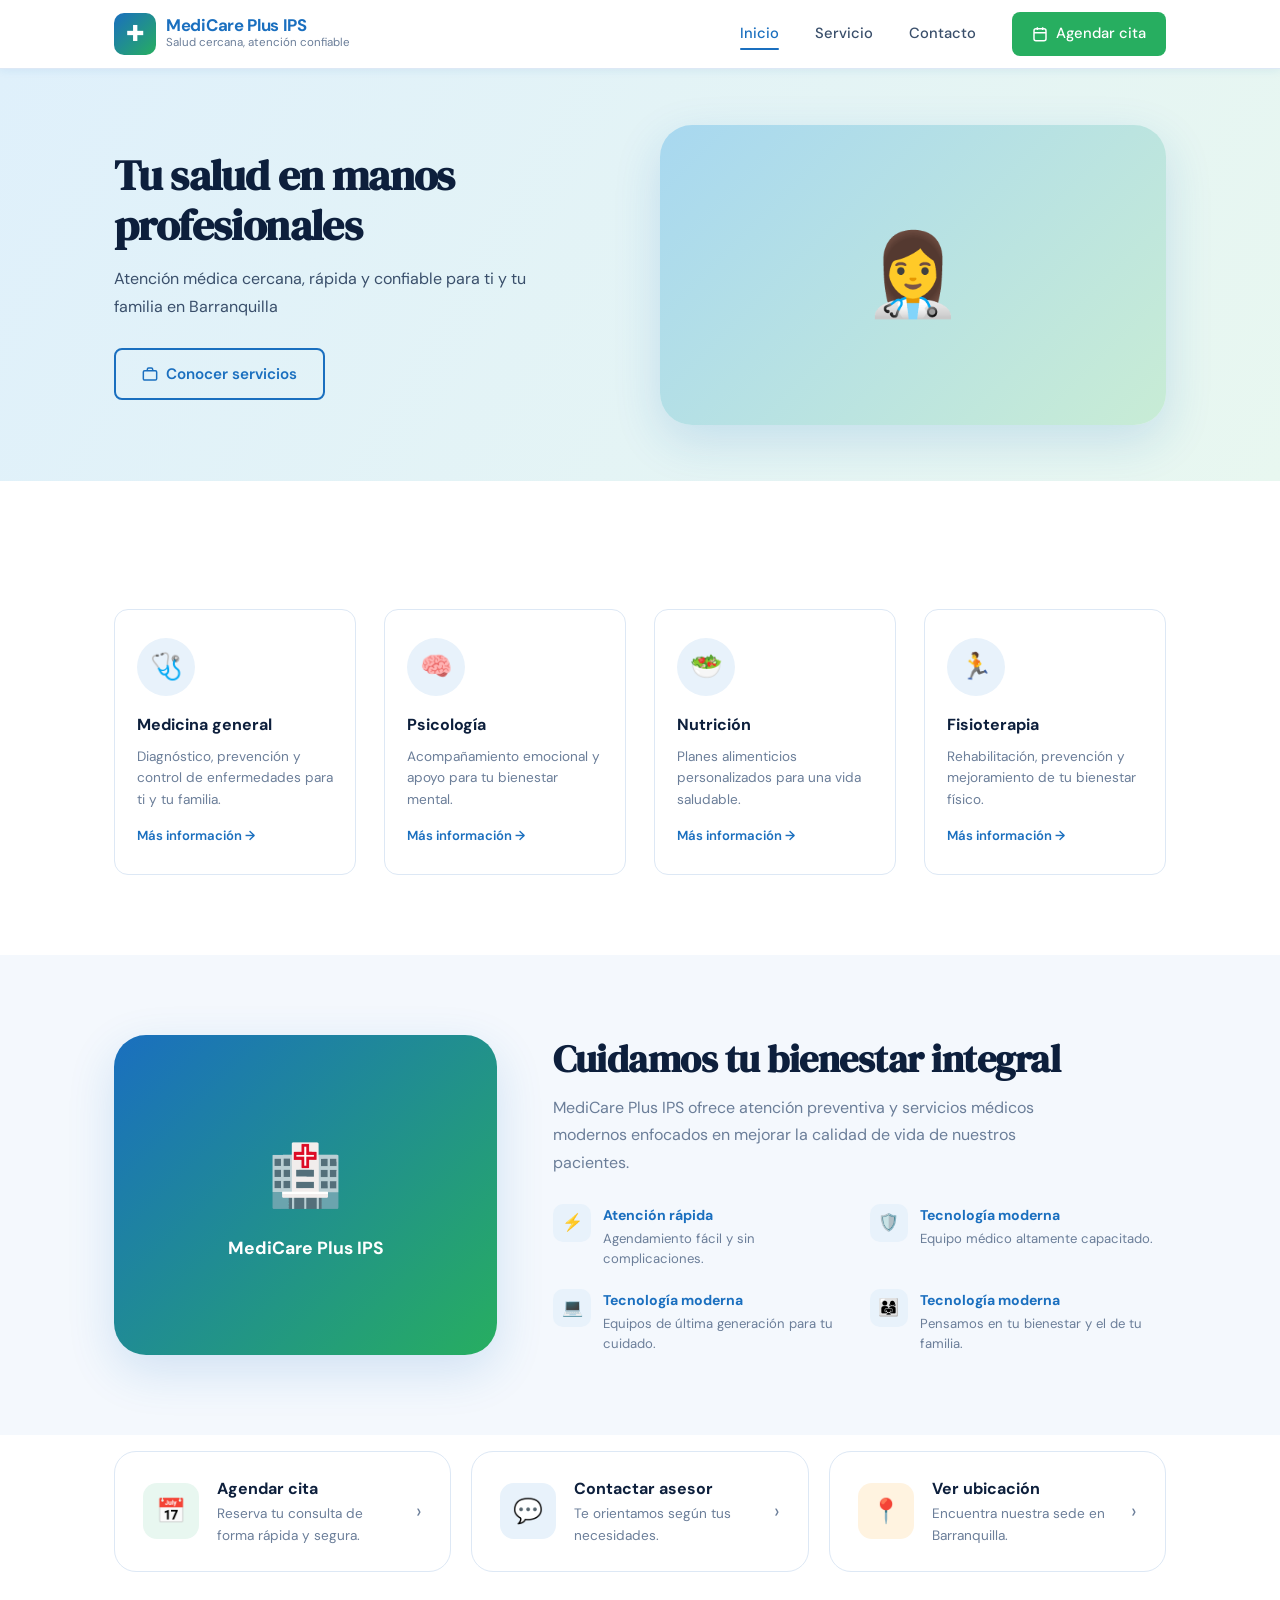
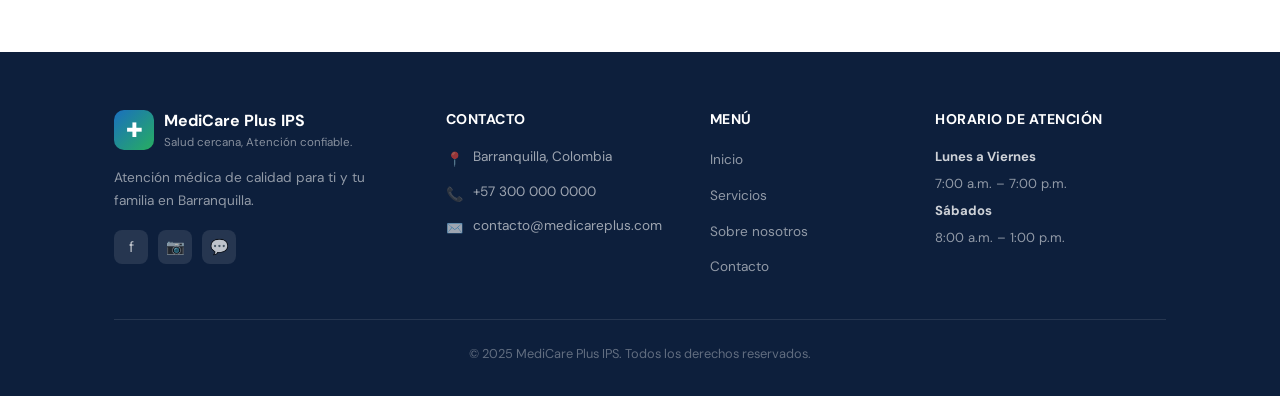
==== index.html @ cc0c166f "Add files via upload" ====
<!DOCTYPE html>
<html lang="es">
<head>
  <meta charset="UTF-8" />
  <meta name="viewport" content="width=device-width, initial-scale=1.0" />
  <title>MediCare Plus IPS — Inicio</title>
  <link rel="stylesheet" href="styles.css" />
  <style>
    /* ── HERO ────────────────────────────────── */
    .hero {
      background: linear-gradient(120deg, #dff0fb 0%, #e8f7f0 100%);
      overflow: hidden;
      position: relative;
    }
    .hero .container {
      display: grid;
      grid-template-columns: 1fr 1fr;
      align-items: center;
      gap: 40px;
      min-height: 380px;
      padding-top: 56px;
      padding-bottom: 56px;
    }
    .hero-content { max-width: 440px; }
    .hero-title {
      font-family: var(--font-display);
      font-size: 2.7rem;
      line-height: 1.15;
      color: var(--text-dark);
      letter-spacing: -.6px;
    }
    .hero-sub {
      font-size: 1rem;
      color: var(--text-mid);
      margin-top: 16px;
      line-height: 1.7;
    }
    .hero-actions { margin-top: 28px; display: flex; gap: 14px; flex-wrap: wrap; }
    .hero-image {
      position: relative;
      border-radius: var(--radius-xl);
      overflow: hidden;
      height: 300px;
      box-shadow: var(--shadow-lg);
    }
    .hero-image img {
      width: 100%; height: 100%;
      object-fit: cover;
    }
    .hero-image-placeholder {
      width: 100%; height: 100%;
      background: linear-gradient(135deg, #a8d8f0 0%, #c8ecd5 100%);
      display: flex; align-items: center; justify-content: center;
      font-size: 80px;
    }

    /* ── SPECIALTIES ─────────────────────────── */
    .specialties { background: var(--bg); }
    .specialties-grid {
      display: grid;
      grid-template-columns: repeat(4, 1fr);
      gap: 28px;
      margin-top: 48px;
    }
    .specialty-card {
      display: flex;
      flex-direction: column;
      align-items: flex-start;
      gap: 0;
      padding: 28px 22px;
      border-radius: var(--radius-md);
      border: 1.5px solid var(--border);
      background: var(--bg);
      transition: box-shadow var(--transition), transform var(--transition), border-color var(--transition);
    }
    .specialty-card:hover {
      box-shadow: var(--shadow-md);
      transform: translateY(-4px);
      border-color: var(--primary);
    }
    .specialty-card:hover .service-icon-wrap {
      background: var(--primary);
      color: #fff;
      transform: scale(1.08);
    }
    .specialty-card h3 {
      font-size: 1rem;
      font-weight: 700;
      color: var(--text-dark);
      margin-bottom: 8px;
    }
    .specialty-card p {
      font-size: .85rem;
      color: var(--text-light);
      line-height: 1.6;
      flex: 1;
    }
    .specialty-more {
      display: inline-flex;
      align-items: center;
      gap: 6px;
      font-size: .82rem;
      font-weight: 600;
      color: var(--primary);
      margin-top: 14px;
      transition: gap var(--transition);
    }
    .specialty-card:hover .specialty-more { gap: 10px; }

    /* ── ABOUT ───────────────────────────────── */
    .about { background: var(--bg-soft); }
    .about .container {
      display: grid;
      grid-template-columns: 1fr 1.6fr;
      gap: 56px;
      align-items: center;
    }
    .about-image {
      border-radius: var(--radius-xl);
      overflow: hidden;
      box-shadow: var(--shadow-lg);
      height: 320px;
    }
    .about-image-placeholder {
      width: 100%; height: 100%;
      background: linear-gradient(135deg, var(--primary) 0%, var(--accent) 100%);
      display: flex; align-items: center; justify-content: center;
      color: #fff;
      flex-direction: column;
      gap: 10px;
    }
    .about-image-placeholder span:first-child { font-size: 60px; }
    .about-image-placeholder span:last-child {
      font-weight: 700;
      font-size: 1.1rem;
      text-align: center;
    }
    .about-content {}
    .about-content .section-title { text-align: left; }
    .about-content .section-subtitle { margin-top: 12px; }
    .about-features {
      display: grid;
      grid-template-columns: 1fr 1fr;
      gap: 20px;
      margin-top: 28px;
    }
    .about-feature {
      display: flex;
      gap: 12px;
      align-items: flex-start;
    }
    .about-feature-icon {
      width: 38px; height: 38px;
      border-radius: 10px;
      background: var(--primary-light);
      display: flex; align-items: center; justify-content: center;
      color: var(--primary);
      font-size: 17px;
      flex-shrink: 0;
    }
    .about-feature h4 {
      font-size: .88rem;
      font-weight: 700;
      color: var(--primary);
      margin-bottom: 3px;
    }
    .about-feature p { font-size: .82rem; color: var(--text-light); line-height: 1.5; }

    /* ── QUICK ACTIONS ───────────────────────── */
    .quick-actions { background: var(--bg); }
    .quick-actions-grid {
      display: grid;
      grid-template-columns: repeat(3, 1fr);
      gap: 20px;
      margin-top: 16px;
    }
    .action-card--agenda .action-card-icon { background: #E8F7F0; color: var(--accent); }
    .action-card--asesor .action-card-icon { background: var(--primary-light); color: var(--primary); }
    .action-card--ubicacion .action-card-icon { background: #FFF3E0; color: #E67E22; }

    @media (max-width: 900px) {
      .hero .container { grid-template-columns: 1fr; }
      .hero-image { height: 240px; }
      .specialties-grid { grid-template-columns: repeat(2, 1fr); }
      .about .container { grid-template-columns: 1fr; }
      .quick-actions-grid { grid-template-columns: 1fr; }
    }
    @media (max-width: 640px) {
      .hero-title { font-size: 2rem; }
      .specialties-grid { grid-template-columns: 1fr; }
      .about-features { grid-template-columns: 1fr; }
    }
  </style>
</head>
<body>

  <!-- ══ NAVBAR ══════════════════════════════ -->
  <nav class="navbar">
    <div class="container">
      <a href="index.html" class="nav-logo">
        <div class="nav-logo-icon">✚</div>
        <div class="nav-logo-text">
          <span class="nav-logo-name">MediCare Plus IPS</span>
          <span class="nav-logo-tagline">Salud cercana, atención confiable</span>
        </div>
      </a>
      <div class="nav-links">
        <a href="index.html" class="active">Inicio</a>
        <a href="servicios.html">Servicio</a>
        <a href="contacto.html">Contacto</a>
        <a href="agendar.html" class="btn-cita">
          <svg viewBox="0 0 24 24" fill="none" stroke="currentColor" stroke-width="2.2">
            <rect x="3" y="4" width="18" height="18" rx="3"/>
            <path d="M16 2v4M8 2v4M3 10h18"/>
          </svg>
          Agendar cita
        </a>
      </div>
    </div>
  </nav>

  <!-- ══ HERO ════════════════════════════════ -->
  <section class="hero">
    <div class="container">
      <div class="hero-content">
        <h1 class="hero-title">Tu salud en manos profesionales</h1>
        <p class="hero-sub">Atención médica cercana, rápida y confiable para ti y tu familia en Barranquilla</p>
        <div class="hero-actions">
          <a href="servicios.html" class="btn-outline">
            <svg width="16" height="16" viewBox="0 0 24 24" fill="none" stroke="currentColor" stroke-width="2.2">
              <rect x="2" y="7" width="20" height="14" rx="2"/>
              <path d="M16 7V5a2 2 0 00-2-2h-4a2 2 0 00-2 2v2"/>
            </svg>
            Conocer servicios
          </a>
        </div>
      </div>
      <div class="hero-image">
        <div class="hero-image-placeholder">👩‍⚕️</div>
      </div>
    </div>
  </section>

  <!-- ══ ESPECIALIDADES ══════════════════════ -->
  <section class="specialties section">
    <div class="container">
      <div class="specialties-grid">

        <div class="specialty-card">
          <div class="service-icon-wrap">🩺</div>
          <h3>Medicina general</h3>
          <p>Diagnóstico, prevención y control de enfermedades para ti y tu familia.</p>
          <a href="servicios.html" class="specialty-more">Más información →</a>
        </div>

        <div class="specialty-card">
          <div class="service-icon-wrap">🧠</div>
          <h3>Psicología</h3>
          <p>Acompañamiento emocional y apoyo para tu bienestar mental.</p>
          <a href="servicios.html" class="specialty-more">Más información →</a>
        </div>

        <div class="specialty-card">
          <div class="service-icon-wrap">🥗</div>
          <h3>Nutrición</h3>
          <p>Planes alimenticios personalizados para una vida saludable.</p>
          <a href="servicios.html" class="specialty-more">Más información →</a>
        </div>

        <div class="specialty-card">
          <div class="service-icon-wrap">🏃</div>
          <h3>Fisioterapia</h3>
          <p>Rehabilitación, prevención y mejoramiento de tu bienestar físico.</p>
          <a href="servicios.html" class="specialty-more">Más información →</a>
        </div>

      </div>
    </div>
  </section>

  <!-- ══ SOBRE NOSOTROS ══════════════════════ -->
  <section class="about section">
    <div class="container">
      <div class="about-image">
        <div class="about-image-placeholder">
          <span>🏥</span>
          <span>MediCare Plus IPS</span>
        </div>
      </div>
      <div class="about-content">
        <h2 class="section-title">Cuidamos tu bienestar integral</h2>
        <p class="section-subtitle">
          MediCare Plus IPS ofrece atención preventiva y servicios médicos modernos
          enfocados en mejorar la calidad de vida de nuestros pacientes.
        </p>
        <div class="about-features">
          <div class="about-feature">
            <div class="about-feature-icon">⚡</div>
            <div>
              <h4>Atención rápida</h4>
              <p>Agendamiento fácil y sin complicaciones.</p>
            </div>
          </div>
          <div class="about-feature">
            <div class="about-feature-icon">🛡️</div>
            <div>
              <h4>Tecnología moderna</h4>
              <p>Equipo médico altamente capacitado.</p>
            </div>
          </div>
          <div class="about-feature">
            <div class="about-feature-icon">💻</div>
            <div>
              <h4>Tecnología moderna</h4>
              <p>Equipos de última generación para tu cuidado.</p>
            </div>
          </div>
          <div class="about-feature">
            <div class="about-feature-icon">👨‍👩‍👧</div>
            <div>
              <h4>Tecnología moderna</h4>
              <p>Pensamos en tu bienestar y el de tu familia.</p>
            </div>
          </div>
        </div>
      </div>
    </div>
  </section>

  <!-- ══ QUICK ACTIONS ═══════════════════════ -->
  <section class="quick-actions section" style="padding-top:0;">
    <div class="container">
      <div class="quick-actions-grid">

        <a href="agendar.html" class="action-card action-card--agenda">
          <div class="action-card-icon">📅</div>
          <div class="action-card-text">
            <h3>Agendar cita</h3>
            <p>Reserva tu consulta de forma rápida y segura.</p>
          </div>
          <span class="action-card-arrow">›</span>
        </a>

        <a href="contacto.html" class="action-card action-card--asesor">
          <div class="action-card-icon">💬</div>
          <div class="action-card-text">
            <h3>Contactar asesor</h3>
            <p>Te orientamos según tus necesidades.</p>
          </div>
          <span class="action-card-arrow">›</span>
        </a>

        <a href="contacto.html" class="action-card action-card--ubicacion">
          <div class="action-card-icon">📍</div>
          <div class="action-card-text">
            <h3>Ver ubicación</h3>
            <p>Encuentra nuestra sede en Barranquilla.</p>
          </div>
          <span class="action-card-arrow">›</span>
        </a>

      </div>
    </div>
  </section>

  <!-- ══ FOOTER ══════════════════════════════ -->
  <footer class="footer">
    <div class="container">
      <div class="footer-grid">
        <div class="footer-brand">
          <div class="footer-logo">
            <div class="footer-logo-icon">✚</div>
            <div>
              <div class="footer-logo-name">MediCare Plus IPS</div>
              <div class="footer-logo-tagline">Salud cercana, Atención confiable.</div>
            </div>
          </div>
          <p class="footer-desc">Atención médica de calidad para ti y tu familia en Barranquilla.</p>
          <div class="footer-socials">
            <a href="#">f</a>
            <a href="#">📷</a>
            <a href="#">💬</a>
          </div>
        </div>

        <div class="footer-col">
          <h4>Contacto</h4>
          <div class="footer-contact-list">
            <div class="footer-contact-item"><span>📍</span><span>Barranquilla, Colombia</span></div>
            <div class="footer-contact-item"><span>📞</span><span>+57 300 000 0000</span></div>
            <div class="footer-contact-item"><span>✉️</span><span>contacto@medicareplus.com</span></div>
          </div>
        </div>

        <div class="footer-col">
          <h4>Menú</h4>
          <ul>
            <li><a href="index.html">Inicio</a></li>
            <li><a href="servicios.html">Servicios</a></li>
            <li><a href="#">Sobre nosotros</a></li>
            <li><a href="contacto.html">Contacto</a></li>
          </ul>
        </div>

        <div class="footer-col">
          <h4>Horario de atención</h4>
          <div class="footer-hours">
            <div class="footer-hours-row"><strong>Lunes a Viernes</strong></div>
            <div class="footer-hours-row"><span>7:00 a.m. – 7:00 p.m.</span></div>
            <div class="footer-hours-row"><strong>Sábados</strong></div>
            <div class="footer-hours-row"><span>8:00 a.m. – 1:00 p.m.</span></div>
          </div>
        </div>
      </div>
      <div class="footer-bottom">© 2025 MediCare Plus IPS. Todos los derechos reservados.</div>
    </div>
  </footer>

</body>
</html>
---- styles.css ----
/* =============================================
   MediCare Plus IPS — Global Stylesheet
   ============================================= */

@import url('https://fonts.googleapis.com/css2?family=DM+Sans:ital,opsz,wght@0,9..40,300;0,9..40,400;0,9..40,500;0,9..40,600;0,9..40,700;1,9..40,400&family=DM+Serif+Display:ital@0;1&display=swap');

/* ── Variables ──────────────────────────────── */
:root {
  --primary:        #1A6FBF;
  --primary-dark:   #145499;
  --primary-light:  #E8F2FB;
  --accent:         #27AE60;
  --accent-dark:    #1E8449;
  --text-dark:      #0D1F3C;
  --text-mid:       #3A4F6B;
  --text-light:     #6B7E99;
  --bg:             #FFFFFF;
  --bg-soft:        #F4F8FD;
  --border:         #DDE8F5;
  --shadow-sm:      0 2px 8px rgba(26,111,191,.08);
  --shadow-md:      0 6px 24px rgba(26,111,191,.12);
  --shadow-lg:      0 16px 48px rgba(26,111,191,.16);
  --radius-sm:      8px;
  --radius-md:      14px;
  --radius-lg:      22px;
  --radius-xl:      32px;
  --font-body:      'DM Sans', sans-serif;
  --font-display:   'DM Serif Display', serif;
  --transition:     .22s cubic-bezier(.4,0,.2,1);
}

/* ── Reset & Base ───────────────────────────── */
*, *::before, *::after { box-sizing: border-box; margin: 0; padding: 0; }
html { scroll-behavior: smooth; font-size: 16px; }
body {
  font-family: var(--font-body);
  color: var(--text-dark);
  background: var(--bg);
  line-height: 1.6;
  -webkit-font-smoothing: antialiased;
}
img { display: block; max-width: 100%; }
a { text-decoration: none; color: inherit; }
ul { list-style: none; }
button { cursor: pointer; font-family: inherit; }

/* ── Utility ────────────────────────────────── */
.container { max-width: 1100px; margin: 0 auto; padding: 0 24px; }
.section { padding: 80px 0; }

/* =============================================
   NAVBAR
   ============================================= */
.navbar {
  position: sticky;
  top: 0;
  z-index: 100;
  background: var(--bg);
  border-bottom: 1px solid var(--border);
  box-shadow: var(--shadow-sm);
}
.navbar .container {
  display: flex;
  align-items: center;
  justify-content: space-between;
  height: 68px;
}
.nav-logo {
  display: flex;
  align-items: center;
  gap: 10px;
}
.nav-logo-icon {
  width: 42px; height: 42px;
  background: linear-gradient(135deg, var(--primary) 0%, var(--accent) 100%);
  border-radius: 10px;
  display: flex; align-items: center; justify-content: center;
  color: #fff;
  font-size: 22px;
  flex-shrink: 0;
}
.nav-logo-text { display: flex; flex-direction: column; }
.nav-logo-name {
  font-weight: 700;
  font-size: 1.05rem;
  color: var(--primary);
  line-height: 1.1;
  letter-spacing: -.3px;
}
.nav-logo-tagline { font-size: .72rem; color: var(--text-light); }
.nav-links {
  display: flex;
  align-items: center;
  gap: 36px;
}
.nav-links a {
  font-size: .92rem;
  font-weight: 500;
  color: var(--text-mid);
  position: relative;
  transition: color var(--transition);
}
.nav-links a:hover,
.nav-links a.active { color: var(--primary); }
.nav-links a.active::after {
  content: '';
  position: absolute;
  bottom: -4px; left: 0; right: 0;
  height: 2px;
  background: var(--primary);
  border-radius: 2px;
}
.btn-cita {
  display: inline-flex;
  align-items: center;
  gap: 8px;
  padding: 10px 20px;
  background: var(--accent);
  color: #fff !important;
  border-radius: var(--radius-sm);
  font-size: .9rem;
  font-weight: 600;
  transition: background var(--transition), transform var(--transition), box-shadow var(--transition);
}
.btn-cita:hover {
  background: var(--accent-dark);
  transform: translateY(-1px);
  box-shadow: 0 4px 14px rgba(39,174,96,.35);
}
.btn-cita svg { width: 16px; height: 16px; flex-shrink: 0; }

/* =============================================
   BUTTONS (global)
   ============================================= */
.btn-primary {
  display: inline-flex;
  align-items: center;
  gap: 8px;
  padding: 12px 26px;
  background: var(--primary);
  color: #fff;
  border: none;
  border-radius: var(--radius-sm);
  font-size: .95rem;
  font-weight: 600;
  transition: background var(--transition), transform var(--transition), box-shadow var(--transition);
}
.btn-primary:hover {
  background: var(--primary-dark);
  transform: translateY(-2px);
  box-shadow: var(--shadow-md);
}
.btn-outline {
  display: inline-flex;
  align-items: center;
  gap: 8px;
  padding: 12px 26px;
  background: transparent;
  color: var(--primary);
  border: 2px solid var(--primary);
  border-radius: var(--radius-sm);
  font-size: .95rem;
  font-weight: 600;
  transition: all var(--transition);
}
.btn-outline:hover {
  background: var(--primary);
  color: #fff;
}
.btn-accent {
  display: inline-flex;
  align-items: center;
  gap: 8px;
  padding: 12px 26px;
  background: var(--accent);
  color: #fff;
  border: none;
  border-radius: var(--radius-sm);
  font-size: .95rem;
  font-weight: 600;
  transition: all var(--transition);
}
.btn-accent:hover {
  background: var(--accent-dark);
  transform: translateY(-2px);
  box-shadow: 0 4px 14px rgba(39,174,96,.35);
}

/* =============================================
   FOOTER
   ============================================= */
.footer {
  background: var(--text-dark);
  color: #fff;
  padding: 56px 0 32px;
}
.footer-grid {
  display: grid;
  grid-template-columns: 1.6fr 1fr 1fr 1.3fr;
  gap: 48px;
  padding-bottom: 40px;
  border-bottom: 1px solid rgba(255,255,255,.1);
}
.footer-brand { display: flex; flex-direction: column; gap: 14px; }
.footer-logo {
  display: flex;
  align-items: center;
  gap: 10px;
}
.footer-logo-icon {
  width: 40px; height: 40px;
  background: linear-gradient(135deg, var(--primary) 0%, var(--accent) 100%);
  border-radius: 10px;
  display: flex; align-items: center; justify-content: center;
  font-size: 20px;
}
.footer-logo-name { font-weight: 700; font-size: 1rem; color: #fff; }
.footer-logo-tagline { font-size: .72rem; color: rgba(255,255,255,.5); }
.footer-desc { font-size: .85rem; color: rgba(255,255,255,.55); line-height: 1.7; }
.footer-socials { display: flex; gap: 10px; margin-top: 4px; }
.footer-socials a {
  width: 34px; height: 34px;
  border-radius: 8px;
  background: rgba(255,255,255,.1);
  display: flex; align-items: center; justify-content: center;
  font-size: 15px;
  color: rgba(255,255,255,.7);
  transition: background var(--transition), color var(--transition);
}
.footer-socials a:hover { background: var(--primary); color: #fff; }
.footer-col h4 {
  font-size: .88rem;
  font-weight: 700;
  color: #fff;
  margin-bottom: 16px;
  letter-spacing: .5px;
  text-transform: uppercase;
}
.footer-col ul { display: flex; flex-direction: column; gap: 10px; }
.footer-col ul a {
  font-size: .85rem;
  color: rgba(255,255,255,.55);
  transition: color var(--transition);
}
.footer-col ul a:hover { color: #fff; }
.footer-contact-list { display: flex; flex-direction: column; gap: 10px; }
.footer-contact-item {
  display: flex;
  align-items: flex-start;
  gap: 10px;
  font-size: .85rem;
  color: rgba(255,255,255,.6);
}
.footer-contact-item span:first-child {
  font-size: 14px;
  margin-top: 2px;
  flex-shrink: 0;
}
.footer-hours { display: flex; flex-direction: column; gap: 6px; }
.footer-hours-row { display: flex; justify-content: space-between; font-size: .82rem; color: rgba(255,255,255,.55); }
.footer-hours-row strong { color: rgba(255,255,255,.8); }
.footer-bottom {
  padding-top: 24px;
  text-align: center;
  font-size: .8rem;
  color: rgba(255,255,255,.35);
}

/* =============================================
   FORM ELEMENTS (shared)
   ============================================= */
.form-group { display: flex; flex-direction: column; gap: 6px; }
.form-group label {
  font-size: .82rem;
  font-weight: 600;
  color: var(--text-mid);
}
.form-group label .req { color: var(--primary); margin-left: 2px; }
.form-input,
.form-select,
.form-textarea {
  width: 100%;
  padding: 12px 14px 12px 40px;
  border: 1.5px solid var(--border);
  border-radius: var(--radius-sm);
  font-family: var(--font-body);
  font-size: .9rem;
  color: var(--text-dark);
  background: var(--bg);
  transition: border-color var(--transition), box-shadow var(--transition);
  appearance: none;
}
.form-input::placeholder,
.form-select option[value=""],
.form-textarea::placeholder { color: var(--text-light); }
.form-input:focus,
.form-select:focus,
.form-textarea:focus {
  outline: none;
  border-color: var(--primary);
  box-shadow: 0 0 0 3px rgba(26,111,191,.12);
}
.form-input-wrap,
.form-select-wrap {
  position: relative;
}
.form-icon {
  position: absolute;
  left: 12px;
  top: 50%;
  transform: translateY(-50%);
  color: var(--text-light);
  font-size: 15px;
  pointer-events: none;
}
.form-select-wrap::after {
  content: '▾';
  position: absolute;
  right: 14px;
  top: 50%;
  transform: translateY(-50%);
  color: var(--text-light);
  pointer-events: none;
  font-size: 12px;
}
.form-textarea {
  padding-left: 40px;
  resize: vertical;
  min-height: 120px;
  line-height: 1.6;
}
.form-privacy {
  font-size: .78rem;
  color: var(--text-light);
  display: flex;
  align-items: center;
  gap: 6px;
}
.form-privacy a { color: var(--primary); }
.form-privacy span { font-size: 14px; color: var(--accent); }

/* =============================================
   CHECKBOX LIST (services)
   ============================================= */
.check-list { display: flex; flex-direction: column; gap: 8px; }
.check-item {
  display: flex;
  align-items: center;
  gap: 8px;
  font-size: .88rem;
  color: var(--text-mid);
}
.check-icon {
  width: 20px; height: 20px;
  background: var(--primary-light);
  border-radius: 50%;
  display: flex; align-items: center; justify-content: center;
  color: var(--primary);
  font-size: 11px;
  flex-shrink: 0;
}

/* =============================================
   SECTION LABELS
   ============================================= */
.section-label {
  display: inline-block;
  font-size: .8rem;
  font-weight: 600;
  letter-spacing: 1.2px;
  text-transform: uppercase;
  color: var(--accent);
  margin-bottom: 10px;
}
.section-title {
  font-family: var(--font-display);
  font-size: 2.4rem;
  line-height: 1.2;
  color: var(--text-dark);
  letter-spacing: -.5px;
}
.section-subtitle {
  font-size: 1rem;
  color: var(--text-light);
  max-width: 520px;
  line-height: 1.7;
  margin-top: 12px;
}
.divider {
  width: 48px; height: 3px;
  background: linear-gradient(90deg, var(--primary), var(--accent));
  border-radius: 2px;
  margin: 16px auto 0;
}

/* =============================================
   CARDS (service cards)
   ============================================= */
.service-icon-wrap {
  width: 58px; height: 58px;
  background: var(--primary-light);
  border-radius: 50%;
  display: flex; align-items: center; justify-content: center;
  color: var(--primary);
  font-size: 26px;
  margin-bottom: 16px;
  transition: background var(--transition), transform var(--transition);
}

/* =============================================
   QUICK ACTION CARDS (homepage bottom)
   ============================================= */
.action-card {
  display: flex;
  align-items: center;
  gap: 18px;
  background: var(--bg);
  border: 1.5px solid var(--border);
  border-radius: var(--radius-lg);
  padding: 24px 28px;
  transition: box-shadow var(--transition), transform var(--transition), border-color var(--transition);
  cursor: pointer;
  text-decoration: none;
}
.action-card:hover {
  box-shadow: var(--shadow-md);
  transform: translateY(-3px);
  border-color: var(--primary);
}
.action-card-icon {
  width: 56px; height: 56px;
  border-radius: var(--radius-md);
  display: flex; align-items: center; justify-content: center;
  font-size: 24px;
  flex-shrink: 0;
}
.action-card-text h3 { font-size: 1rem; font-weight: 700; color: var(--text-dark); }
.action-card-text p { font-size: .85rem; color: var(--text-light); margin-top: 2px; }
.action-card-arrow {
  margin-left: auto;
  color: var(--text-light);
  font-size: 20px;
  transition: transform var(--transition);
}
.action-card:hover .action-card-arrow { transform: translateX(4px); color: var(--primary); }

/* =============================================
   RESPONSIVE (basic)
   ============================================= */
@media (max-width: 900px) {
  .footer-grid { grid-template-columns: 1fr 1fr; }
  .section-title { font-size: 1.9rem; }
}
@media (max-width: 640px) {
  .navbar .container { padding: 0 16px; }
  .nav-links { gap: 18px; }
  .footer-grid { grid-template-columns: 1fr; gap: 28px; }
  .section { padding: 56px 0; }
}
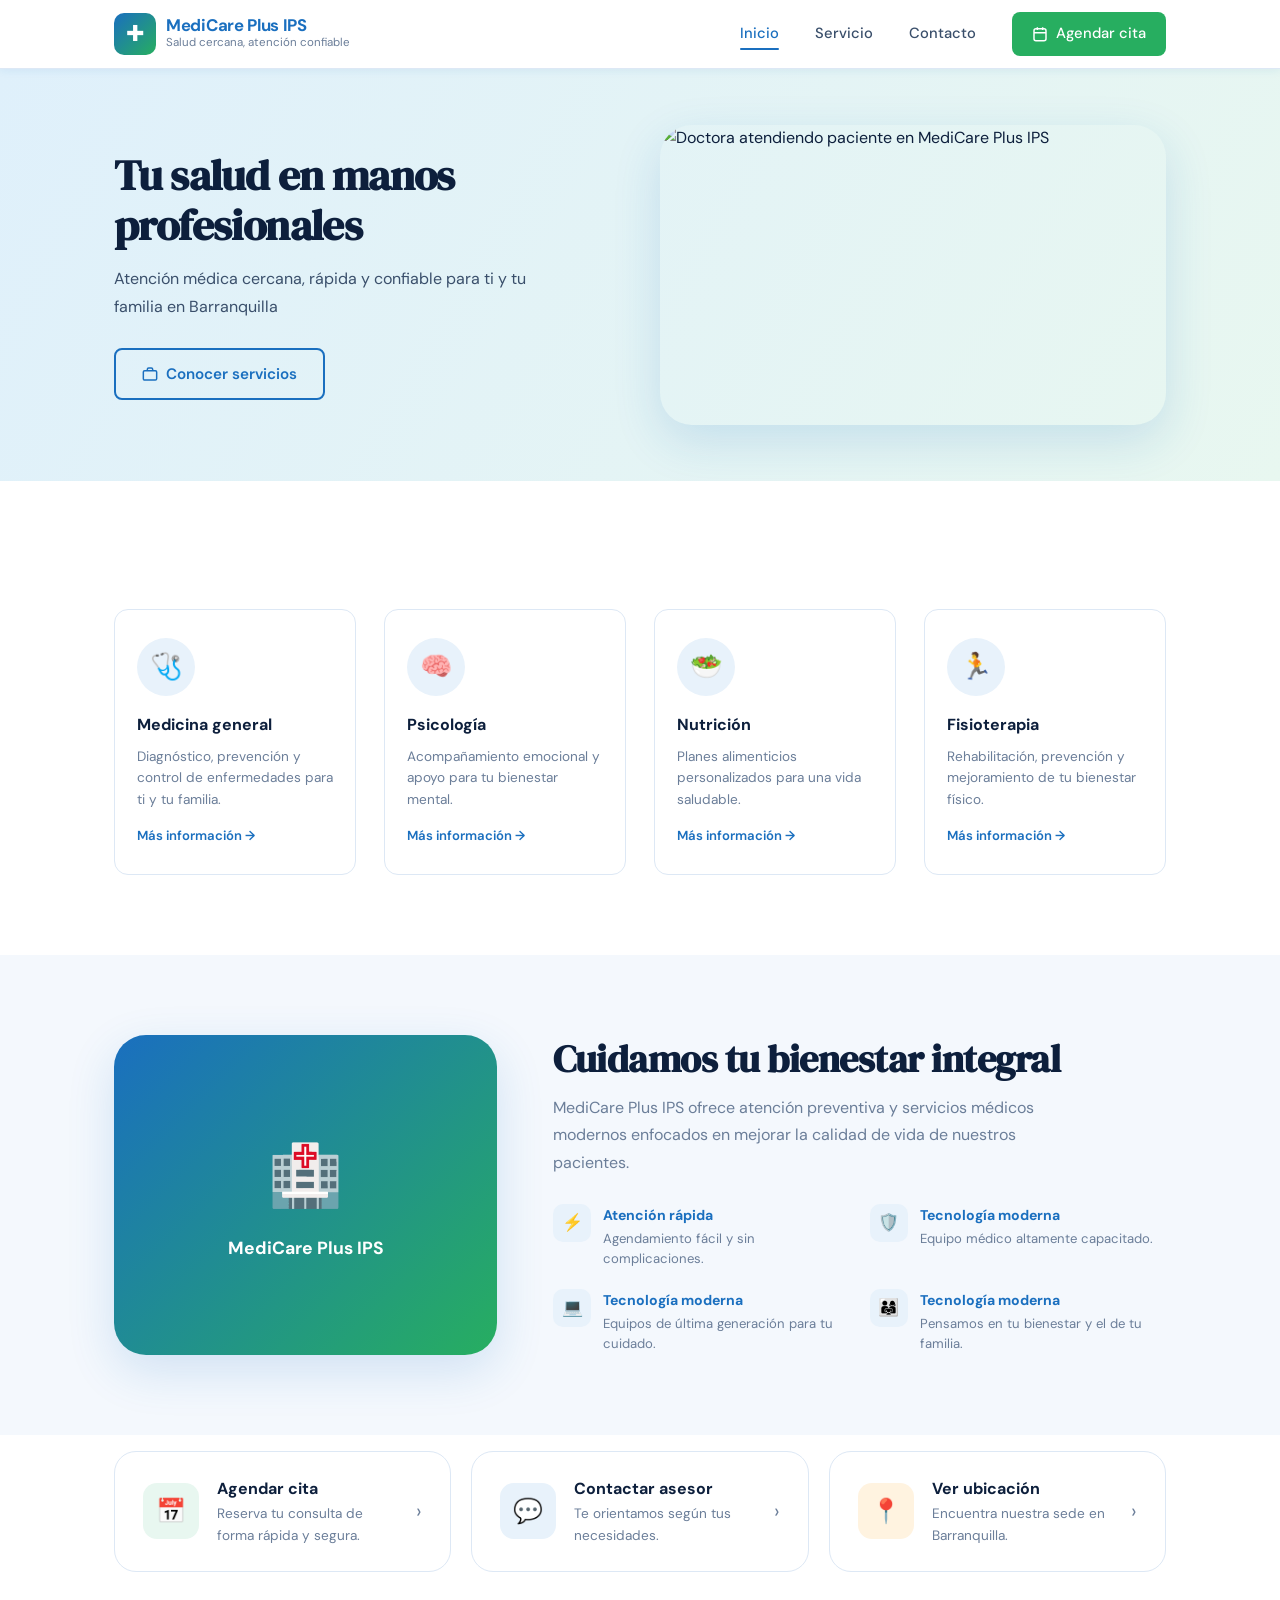
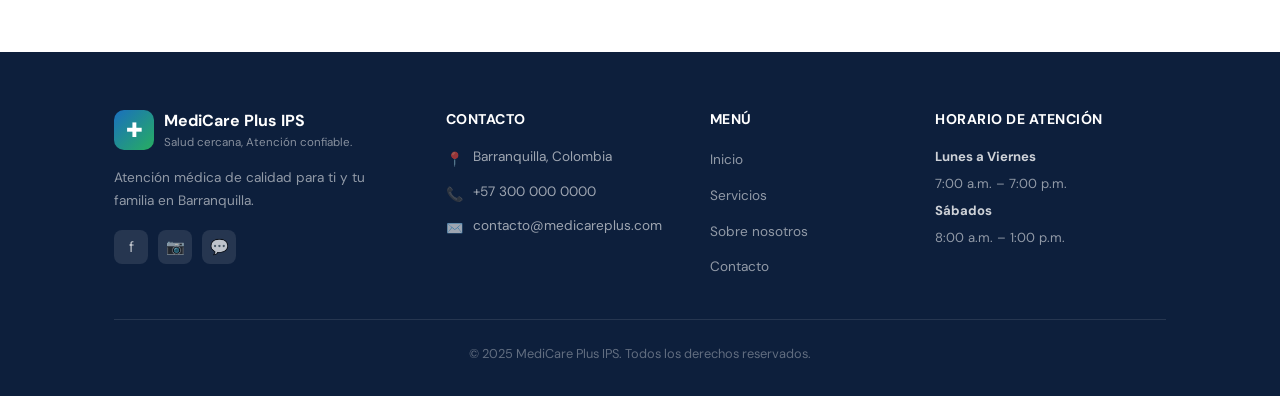
==== commit 79e72a00: "Replace placeholder with image in hero section" ====
--- a/index.html
+++ b/index.html
@@ -236,7 +236,7 @@
         </div>
       </div>
       <div class="hero-image">
-        <div class="hero-image-placeholder">👩‍⚕️</div>
+        <img src="hero-doctor.png" alt="Doctora atendiendo paciente en MediCare Plus IPS" />
       </div>
     </div>
   </section>
